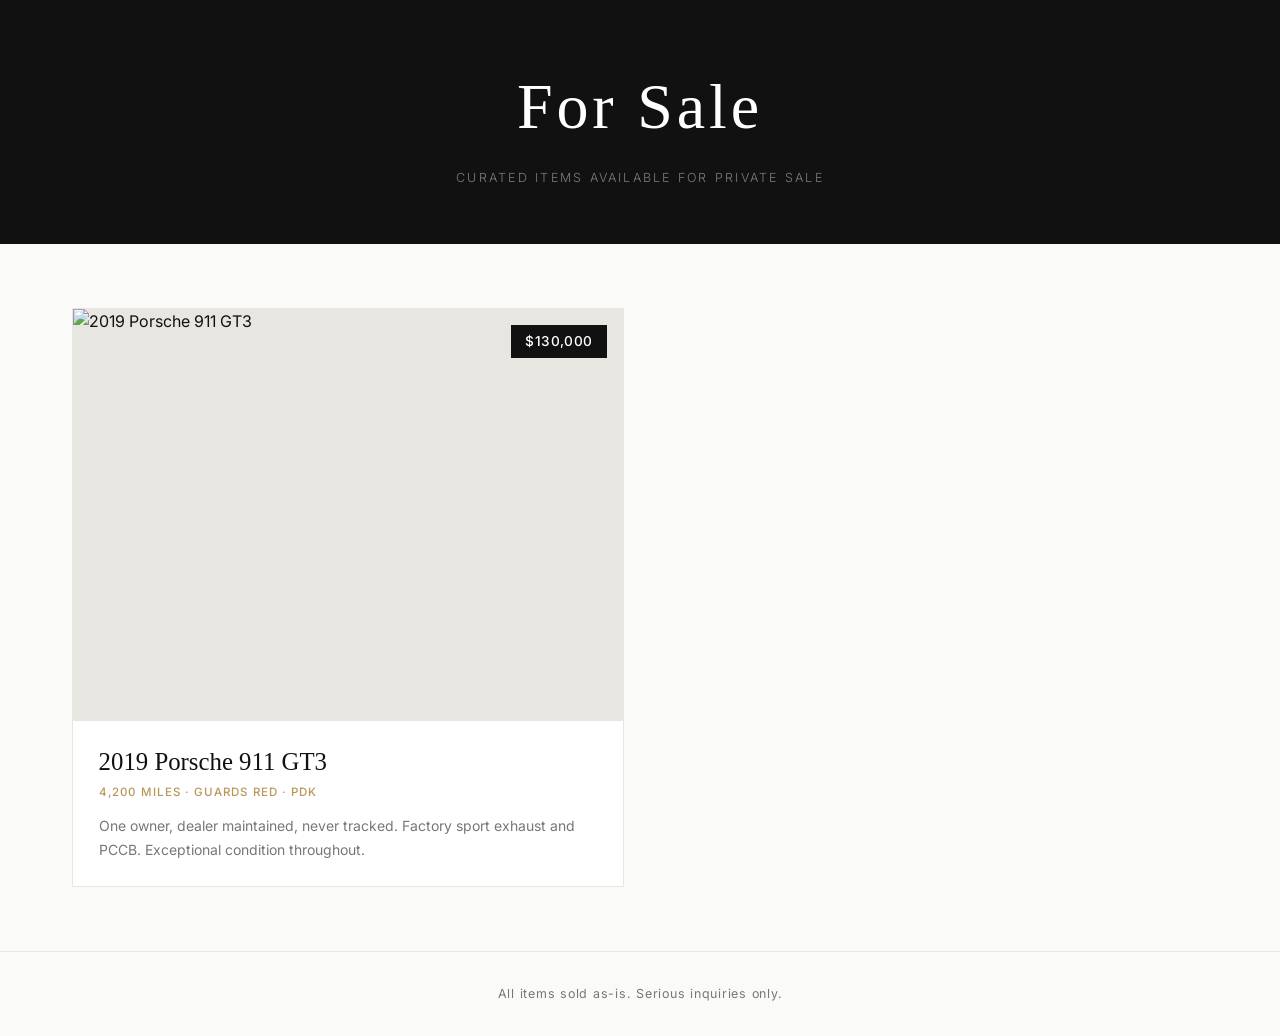
==== index.html @ 1c8b5168 "Initial for-sale site Static HTML/CSS site for private listings, served via GitHub Pages.  Co-Author" ====
<!DOCTYPE html>
<html lang="en">
<head>
  <meta charset="UTF-8">
  <meta name="viewport" content="width=device-width, initial-scale=1.0">
  <title>For Sale</title>
  <link rel="preconnect" href="https://fonts.googleapis.com">
  <link rel="preconnect" href="https://fonts.gstatic.com" crossorigin>
  <link href="https://fonts.googleapis.com/css2?family=Cormorant+Garant:wght@400;500;600&family=Inter:wght@300;400;500&display=swap" rel="stylesheet">
  <link rel="stylesheet" href="css/style.css">
</head>
<body>

  <header class="site-header">
    <div class="container">
      <h1 class="site-title">For Sale</h1>
      <p class="site-tagline">Curated items available for private sale</p>
    </div>
  </header>

  <main class="container">
    <div class="listings-grid">

      <a href="items/sports-car/" class="listing-card">
        <div class="card-image">
          <img src="items/sports-car/images/hero.jpg" alt="2019 Porsche 911 GT3">
          <span class="card-badge">$130,000</span>
        </div>
        <div class="card-body">
          <h2 class="card-title">2019 Porsche 911 GT3</h2>
          <p class="card-subtitle">4,200 miles &middot; Guards Red &middot; PDK</p>
          <p class="card-excerpt">One owner, dealer maintained, never tracked. Factory sport exhaust and PCCB. Exceptional condition throughout.</p>
        </div>
      </a>

      <!-- Copy the block above to add more listings -->

    </div>
  </main>

  <footer class="site-footer">
    <div class="container">
      <p>All items sold as-is. Serious inquiries only.</p>
    </div>
  </footer>

</body>
</html>
---- css/style.css ----
*, *::before, *::after { box-sizing: border-box; margin: 0; padding: 0; }

:root {
  --bg:           #fafaf8;
  --surface:      #ffffff;
  --text:         #111111;
  --text-muted:   #777777;
  --accent:       #b8975a;
  --border:       #e8e6e1;
  --dark:         #111111;
  --font-serif:   'Cormorant Garant', Georgia, serif;
  --font-sans:    'Inter', system-ui, sans-serif;
  --max-width:    1200px;
}

html { font-size: 16px; }

body {
  font-family: var(--font-sans);
  background: var(--bg);
  color: var(--text);
  line-height: 1.6;
  -webkit-font-smoothing: antialiased;
}

.container {
  max-width: var(--max-width);
  margin: 0 auto;
  padding: 0 2rem;
}

/* ── Header ── */
.site-header {
  background: var(--dark);
  color: white;
  padding: 3.5rem 0;
  text-align: center;
}

.site-title {
  font-family: var(--font-serif);
  font-size: clamp(2.5rem, 5vw, 4rem);
  font-weight: 400;
  letter-spacing: 0.06em;
  color: white;
}

.site-tagline {
  margin-top: 0.6rem;
  color: rgba(255, 255, 255, 0.45);
  font-size: 0.78rem;
  font-weight: 300;
  letter-spacing: 0.18em;
  text-transform: uppercase;
}

/* ── Listings grid ── */
.listings-grid {
  display: grid;
  grid-template-columns: repeat(auto-fill, minmax(360px, 1fr));
  gap: 2rem;
  padding: 4rem 0;
}

/* ── Card ── */
.listing-card {
  display: block;
  background: var(--surface);
  text-decoration: none;
  color: inherit;
  border: 1px solid var(--border);
  transition: transform 0.25s ease, box-shadow 0.25s ease;
}

.listing-card:hover {
  transform: translateY(-5px);
  box-shadow: 0 16px 48px rgba(0, 0, 0, 0.1);
}

.card-image {
  position: relative;
  aspect-ratio: 4 / 3;
  overflow: hidden;
  background: #e8e6e1;
}

.card-image img {
  width: 100%;
  height: 100%;
  object-fit: cover;
  transition: transform 0.5s ease;
}

.listing-card:hover .card-image img {
  transform: scale(1.04);
}

.card-badge {
  position: absolute;
  top: 1rem;
  right: 1rem;
  background: var(--dark);
  color: white;
  font-size: 0.85rem;
  font-weight: 500;
  padding: 0.35rem 0.9rem;
  letter-spacing: 0.03em;
}

.card-body {
  padding: 1.6rem;
}

.card-title {
  font-family: var(--font-serif);
  font-size: 1.55rem;
  font-weight: 500;
  line-height: 1.2;
  margin-bottom: 0.4rem;
}

.card-subtitle {
  font-size: 0.72rem;
  text-transform: uppercase;
  letter-spacing: 0.1em;
  color: var(--accent);
  margin-bottom: 0.8rem;
  font-weight: 500;
}

.card-excerpt {
  font-size: 0.875rem;
  color: var(--text-muted);
  line-height: 1.65;
}

/* ── Footer ── */
.site-footer {
  border-top: 1px solid var(--border);
  padding: 2rem 0;
  text-align: center;
  color: var(--text-muted);
  font-size: 0.78rem;
  letter-spacing: 0.06em;
}
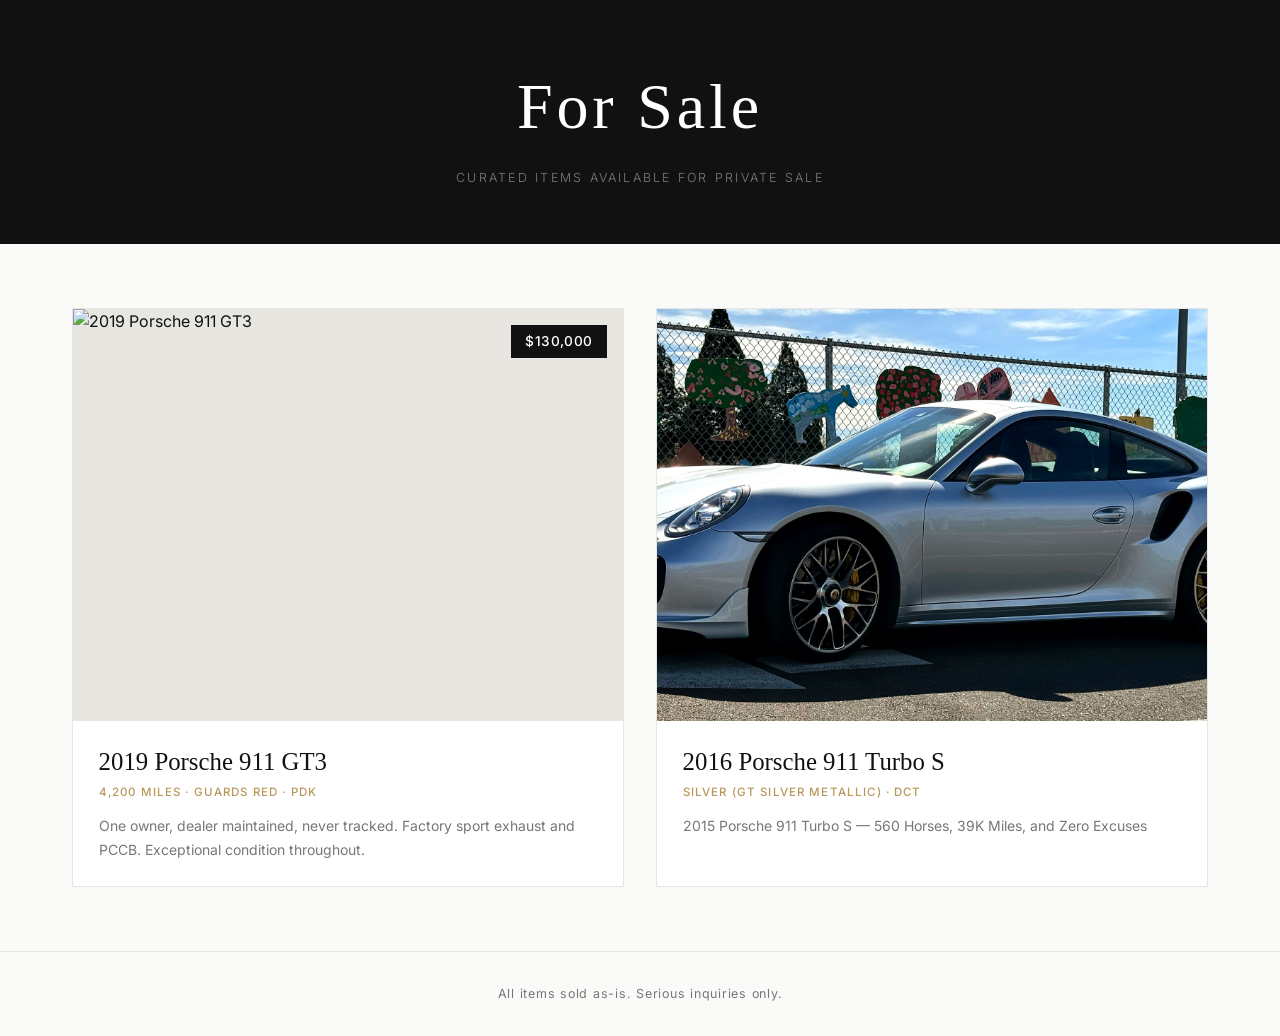
==== commit 46a564ef: "carad: add 2016-porsche-911 to index" ====
--- a/index.html
+++ b/index.html
@@ -33,6 +33,18 @@
         </div>
       </a>
 
+      <a href="items/2016-porsche-911/" class="listing-card">
+        <div class="card-image">
+          <img src="items/2016-porsche-911/images/hero.jpg" alt="2016 Porsche 911 Turbo S">
+          
+        </div>
+        <div class="card-body">
+          <h2 class="card-title">2016 Porsche 911 Turbo S</h2>
+          <p class="card-subtitle">Silver (GT Silver Metallic) &middot; DCT</p>
+          <p class="card-excerpt">2015 Porsche 911 Turbo S — 560 Horses, 39K Miles, and Zero Excuses</p>
+        </div>
+      </a>
+
       <!-- Copy the block above to add more listings -->
 
     </div>
